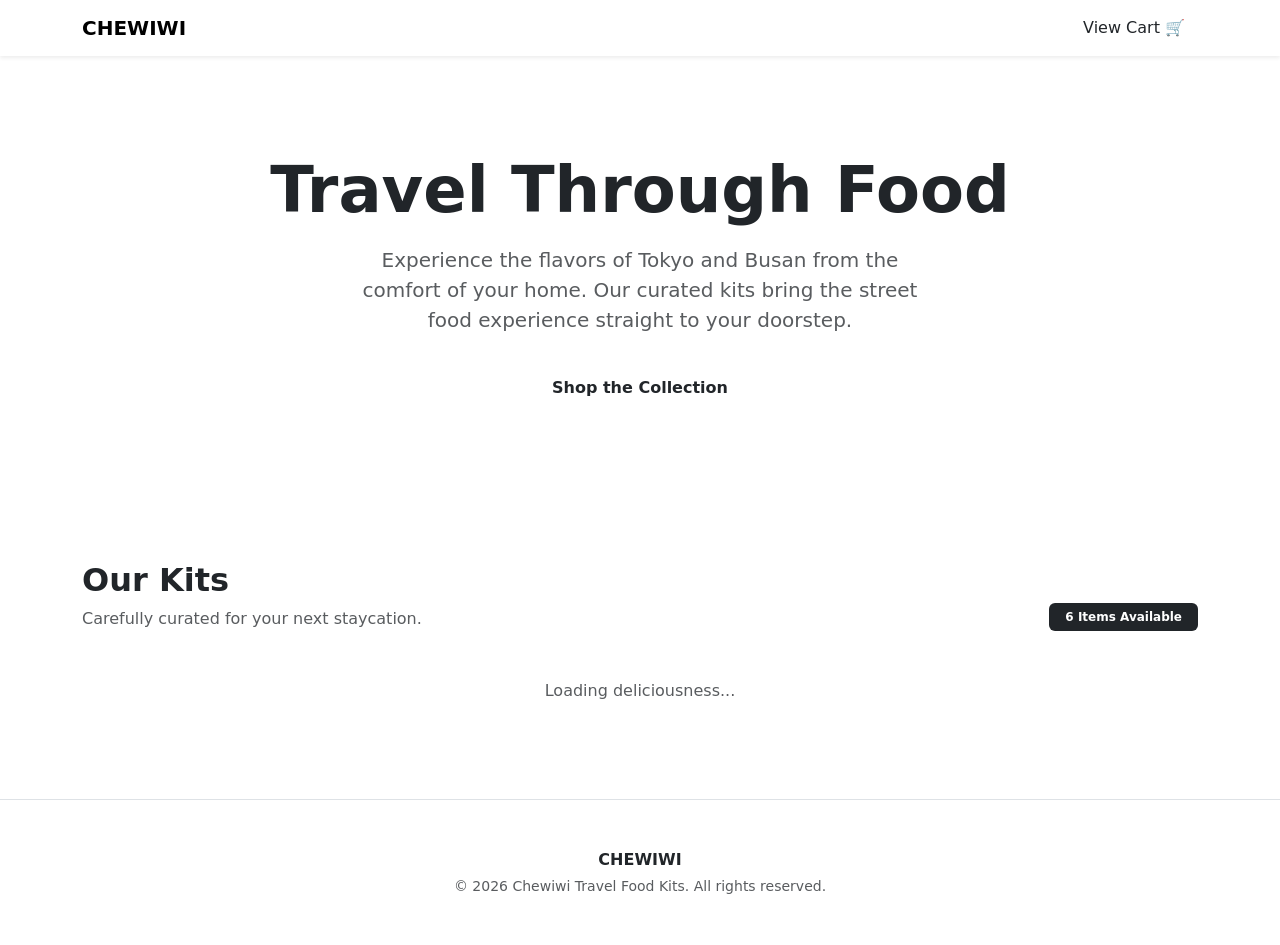
==== index.html @ 61cd5c64 "Create index.html" ====
<!DOCTYPE html>
<html lang="en">
<head>
    <meta charset="UTF-8">
    <meta name="viewport" content="width=device-width, initial-scale=1.0">
    <title>Chewiwi | Travel Through Food</title>
    <link href="https://cdn.jsdelivr.net/npm/bootstrap@5.3.3/dist/css/bootstrap.min.css" rel="stylesheet">
    <link rel="stylesheet" href="style.css">
</head>
<body>

    <nav class="navbar sticky-top shadow-sm">
        <div class="container">
            <a class="navbar-brand fw-bold" href="index.html">CHEWIWI</a>
            <div class="d-flex align-items-center">
                <a href="cart.html" class="btn btn-chewiwi position-relative">
                    View Cart 🛒
                </a>
            </div>
        </div>
    </nav>

    <header class="hero-section text-center py-5">
        <div class="container py-5">
            <h1 class="main-title display-3 fw-bold mb-3">Travel Through Food</h1>
            <p class="lead text-muted mb-4 mx-auto" style="max-width: 600px;">
                Experience the flavors of Tokyo and Busan from the comfort of your home. 
                Our curated kits bring the street food experience straight to your doorstep.
            </p>
            <a href="#product-list" class="btn btn-checkout px-5 py-3 fw-bold">Shop the Collection</a>
        </div>
    </header>

    <div class="container py-5" id="product-list-container">
        <div class="d-flex justify-content-between align-items-end mb-5">
            <div>
                <h2 class="fw-bold">Our Kits</h2>
                <p class="text-muted mb-0">Carefully curated for your next staycation.</p>
            </div>
            <span class="badge bg-dark px-3 py-2">6 Items Available</span>
        </div>
        
        <div class="row" id="product-list">
            <div class="text-center text-muted">Loading deliciousness...</div>
        </div>
    </div>

    <footer class="py-5 mt-5 border-top bg-white">
        <div class="container text-center">
            <p class="fw-bold mb-1">CHEWIWI</p>
            <p class="small text-muted mb-0">&copy; 2026 Chewiwi Travel Food Kits. All rights reserved.</p>
        </div>
    </footer>

    <script src="crt.js"></script>
</body>
</html>
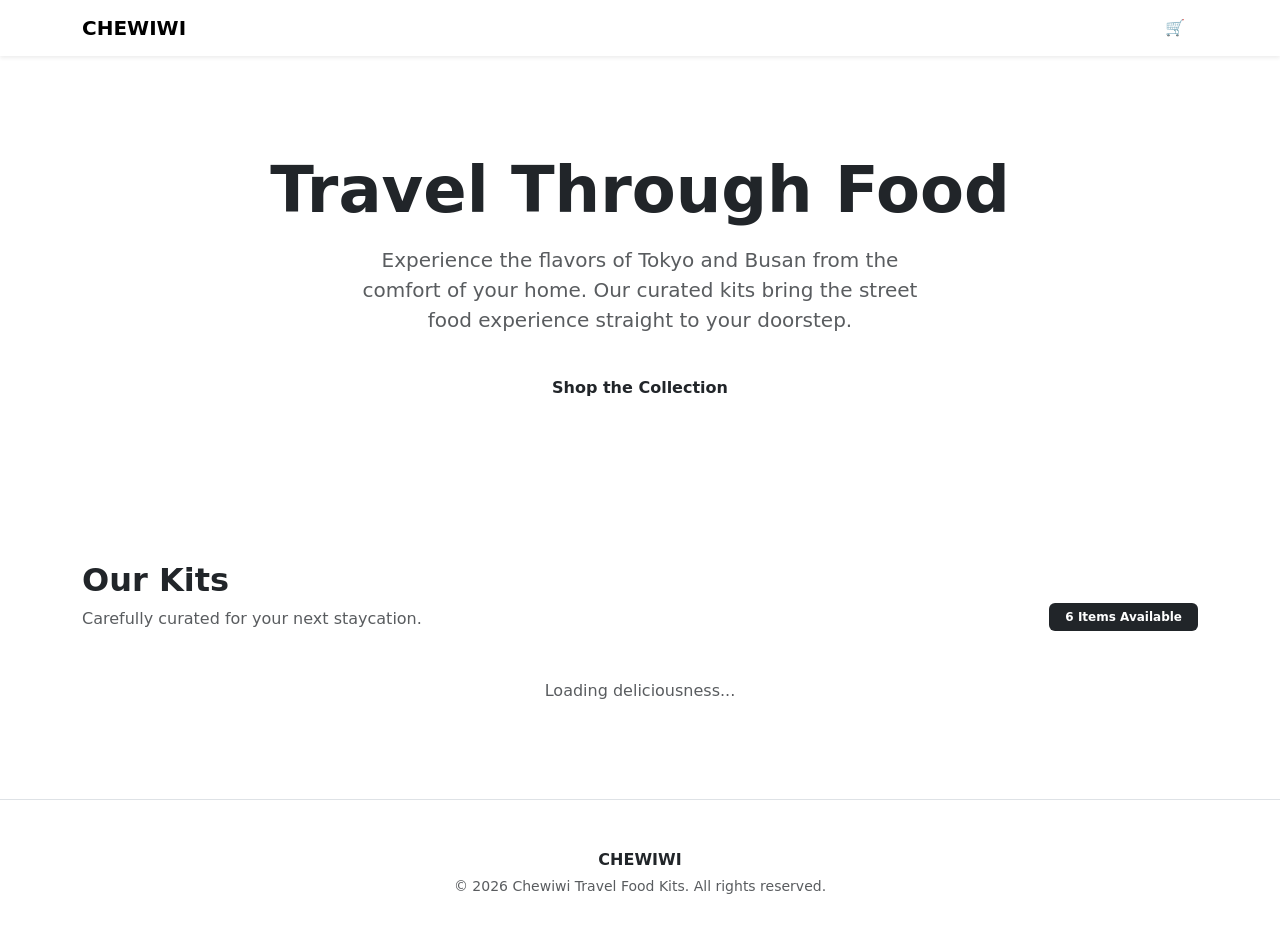
==== commit 53982f13: "Update index.html" ====
--- a/index.html
+++ b/index.html
@@ -13,8 +13,7 @@
         <div class="container">
             <a class="navbar-brand fw-bold" href="index.html">CHEWIWI</a>
             <div class="d-flex align-items-center">
-                <a href="cart.html" class="btn btn-chewiwi position-relative">
-                    View Cart 🛒
+                <a href="crt.html" class="btn btn-chewiwi position-relative">🛒
                 </a>
             </div>
         </div>
@@ -53,5 +52,6 @@
     </footer>
 
     <script src="crt.js"></script>
+    <script src="auth.js"></script>
 </body>
 </html>
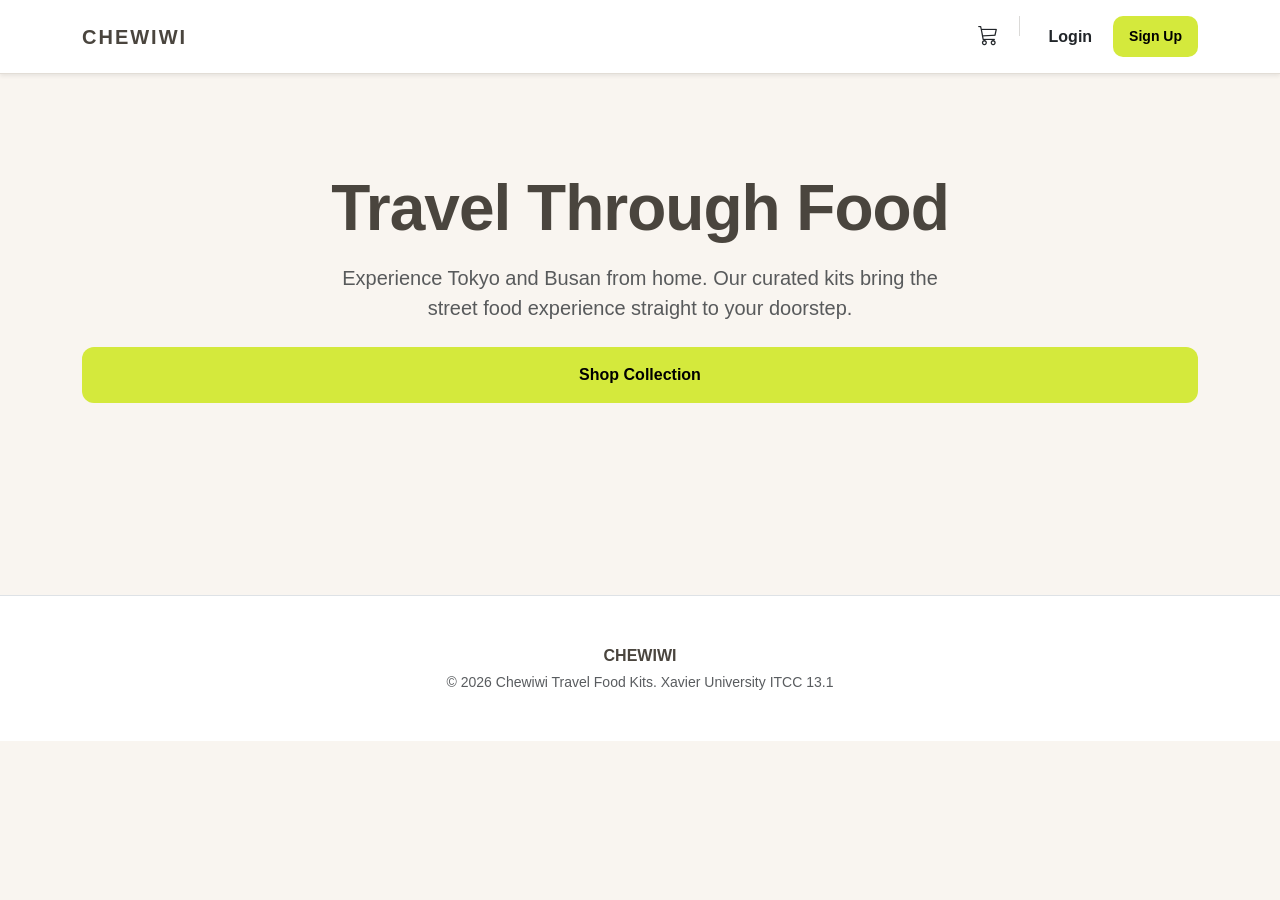
==== commit 002fb64e: "Update index.html" ====
--- a/index.html
+++ b/index.html
@@ -5,6 +5,7 @@
     <meta name="viewport" content="width=device-width, initial-scale=1.0">
     <title>Chewiwi | Travel Through Food</title>
     <link href="https://cdn.jsdelivr.net/npm/bootstrap@5.3.3/dist/css/bootstrap.min.css" rel="stylesheet">
+    <link rel="stylesheet" href="https://cdn.jsdelivr.net/npm/bootstrap-icons@1.11.3/font/bootstrap-icons.min.css">
     <link rel="stylesheet" href="style.css">
 </head>
 <body>
@@ -12,9 +13,22 @@
     <nav class="navbar sticky-top shadow-sm">
         <div class="container">
             <a class="navbar-brand fw-bold" href="index.html">CHEWIWI</a>
-            <div class="d-flex align-items-center">
-                <a href="crt.html" class="btn btn-chewiwi position-relative">🛒
+            
+            <div class="d-flex align-items-center" id="nav-actions">
+                <a href="crt.html" class="btn btn-link text-dark me-2 position-relative text-decoration-none">
+                    <i class="bi bi-cart3 h5"></i>
                 </a>
+                
+                <div class="vr me-3" style="height: 20px; opacity: 0.2;"></div>
+
+                <div class="d-flex align-items-center">
+                    <button class="btn btn-link text-dark me-2 text-decoration-none fw-bold small" data-bs-toggle="modal" data-bs-target="#loginModal">
+                        Login
+                    </button>
+                    <button class="btn btn-chewiwi btn-sm px-3" data-bs-toggle="modal" data-bs-target="#signupModal">
+                        Sign Up
+                    </button>
+                </div>
             </div>
         </div>
     </nav>
@@ -23,35 +37,80 @@
         <div class="container py-5">
             <h1 class="main-title display-3 fw-bold mb-3">Travel Through Food</h1>
             <p class="lead text-muted mb-4 mx-auto" style="max-width: 600px;">
-                Experience the flavors of Tokyo and Busan from the comfort of your home. 
-                Our curated kits bring the street food experience straight to your doorstep.
+                Experience Tokyo and Busan from home. Our curated kits bring the street food experience straight to your doorstep.
             </p>
-            <a href="#product-list" class="btn btn-checkout px-5 py-3 fw-bold">Shop the Collection</a>
+            <a href="#product-list" class="btn btn-checkout px-5 py-3 fw-bold">Shop Collection</a>
         </div>
     </header>
 
-    <div class="container py-5" id="product-list-container">
-        <div class="d-flex justify-content-between align-items-end mb-5">
-            <div>
-                <h2 class="fw-bold">Our Kits</h2>
-                <p class="text-muted mb-0">Carefully curated for your next staycation.</p>
+    <div class="container py-5">
+        <div class="row" id="product-list">
             </div>
-            <span class="badge bg-dark px-3 py-2">6 Items Available</span>
+    </div>
+
+    <footer class="py-5 bg-white border-top">
+        <div class="container text-center">
+            <p class="fw-bold mb-1">CHEWIWI</p>
+            <p class="small text-muted mb-0">© 2026 Chewiwi Travel Food Kits. Xavier University ITCC 13.1</p>
         </div>
-        
-        <div class="row" id="product-list">
-            <div class="text-center text-muted">Loading deliciousness...</div>
+    </footer>
+
+    <div class="modal fade" id="loginModal" tabindex="-1" aria-hidden="true">
+        <div class="modal-dialog modal-dialog-centered">
+            <div class="modal-content border-0 shadow" style="border-radius: 20px;">
+                <div class="modal-body p-5">
+                    <div class="d-flex justify-content-between align-items-start mb-4">
+                        <h3 class="fw-bold">Welcome Back</h3>
+                        <button type="button" class="btn-close" data-bs-dismiss="modal" aria-label="Close"></button>
+                    </div>
+                    <form onsubmit="handleLogin(event)">
+                        <div class="mb-3">
+                            <label class="form-label text-muted small">Email Address</label>
+                            <input type="email" id="emailInput" class="form-control custom-input" placeholder="admin@chewiwi.com" required>
+                        </div>
+                        <div class="mb-4">
+                            <label class="form-label text-muted small">Password</label>
+                            <input type="password" id="passInput" class="form-control custom-input" placeholder="••••••••" required>
+                        </div>
+                        <button type="submit" class="btn btn-chewiwi w-100 py-3 mb-3">Sign In</button>
+                        <p class="text-center small text-muted">New here? <a href="#" class="text-dark fw-bold" data-bs-toggle="modal" data-bs-target="#signupModal">Create an account</a></p>
+                    </form>
+                </div>
+            </div>
         </div>
     </div>
 
-    <footer class="py-5 mt-5 border-top bg-white">
-        <div class="container text-center">
-            <p class="fw-bold mb-1">CHEWIWI</p>
-            <p class="small text-muted mb-0">&copy; 2026 Chewiwi Travel Food Kits. All rights reserved.</p>
+    <div class="modal fade" id="signupModal" tabindex="-1" aria-hidden="true">
+        <div class="modal-dialog modal-dialog-centered">
+            <div class="modal-content border-0 shadow" style="border-radius: 20px;">
+                <div class="modal-body p-5">
+                    <div class="d-flex justify-content-between align-items-start mb-4">
+                        <h3 class="fw-bold">Join Chewiwi</h3>
+                        <button type="button" class="btn-close" data-bs-dismiss="modal" aria-label="Close"></button>
+                    </div>
+                    <form onsubmit="event.preventDefault(); alert('Sign up successful! Please login.');">
+                        <div class="mb-3">
+                            <label class="form-label text-muted small">Full Name</label>
+                            <input type="text" class="form-control custom-input" placeholder="Karylle Duroy" required>
+                        </div>
+                        <div class="mb-3">
+                            <label class="form-label text-muted small">Email Address</label>
+                            <input type="email" class="form-control custom-input" placeholder="user@chewiwi.com" required>
+                        </div>
+                        <div class="mb-4">
+                            <label class="form-label text-muted small">Create Password</label>
+                            <input type="password" class="form-control custom-input" placeholder="••••••••" required>
+                        </div>
+                        <button type="submit" class="btn btn-chewiwi w-100 py-3 mb-3">Create Account</button>
+                    </form>
+                </div>
+            </div>
         </div>
-    </footer>
+    </div>
 
+    <script src="https://cdn.jsdelivr.net/npm/bootstrap@5.3.3/dist/js/bootstrap.bundle.min.js"></script>
+    
+    <script src="auth.js"></script>
     <script src="crt.js"></script>
-    <script src="auth.js"></script>
 </body>
 </html>
--- a/style.css
+++ b/style.css
@@ -0,0 +1,226 @@
+/* --- Global Color Palette & Variables --- */
+:root {
+    --bg-cream: #f9f5f0;
+    --card-white: #ffffff;
+    --text-muted: #8c857d;
+    --brand-dark: #4a453e;
+    --brand-accent: #d4e93c; /* Neon yellow-green */
+    --input-border: #e2ddd6;
+    --shadow-soft: 0 10px 30px rgba(74, 69, 62, 0.05);
+}
+
+body {
+    background-color: var(--bg-cream);
+    color: var(--brand-dark);
+    font-family: 'Segoe UI', Roboto, Helvetica, Arial, sans-serif;
+    -webkit-font-smoothing: antialiased;
+}
+
+/* --- Shared Components --- */
+.navbar {
+    background-color: var(--card-white);
+    border-bottom: 1px solid var(--input-border);
+    padding: 1rem 0;
+}
+
+.navbar-brand {
+    font-weight: 900;
+    letter-spacing: 2px;
+    color: var(--brand-dark) !important;
+    text-transform: uppercase;
+}
+
+/* --- SHOP PAGE STYLES --- */
+.main-title {
+    font-weight: 800;
+    color: var(--brand-dark);
+    letter-spacing: -1px;
+}
+
+#product-list .card {
+    border: 1px solid var(--input-border);
+    border-radius: 20px;
+    overflow: hidden;
+    transition: all 0.3s ease;
+    background-color: var(--card-white);
+}
+
+#product-list .card:hover {
+    transform: translateY(-5px);
+    box-shadow: var(--shadow-soft);
+}
+
+.btn-chewiwi {
+    background-color: var(--brand-accent);
+    color: #000;
+    border: none;
+    border-radius: 10px;
+    font-weight: 700;
+    padding: 10px 20px;
+    transition: all 0.3s ease;
+}
+
+.btn-chewiwi:hover {
+    background-color: #c2d634;
+    transform: translateY(-2px);
+    color: #000;
+}
+
+/* --- CART PAGE STYLES --- */
+.cart-container {
+    background-color: var(--card-white);
+    border-radius: 24px;
+    border: 1px solid var(--input-border);
+    box-shadow: var(--shadow-soft);
+}
+
+.cart-item {
+    padding: 15px 0;
+    border-bottom: 1px solid #f0eeeb;
+}
+
+.cart-item:last-child {
+    border-bottom: none;
+}
+
+.cart-product-img {
+    width: 80px;
+    height: 80px;
+    object-fit: cover;
+    border-radius: 15px;
+    border: 1px solid var(--input-border);
+}
+
+.product-name {
+    font-weight: 700;
+    color: var(--brand-dark);
+    margin-bottom: 2px;
+}
+
+/* Quantity Control */
+.qty-control {
+    border: 1.5px solid var(--input-border);
+    border-radius: 12px;
+    padding: 2px 6px;
+    background: #fff;
+}
+
+.btn-qty {
+    background-color: transparent;
+    border: none;
+    color: var(--brand-dark);
+    font-weight: bold;
+    width: 32px;
+    height: 32px;
+    transition: all 0.2s ease;
+}
+
+.btn-qty:hover {
+    color: var(--brand-accent);
+    transform: scale(1.2);
+}
+
+.qty-input {
+    width: 40px !important;
+    border: none !important;
+    background: transparent !important;
+    font-weight: 700;
+    color: var(--brand-dark);
+}
+
+/* Trash & Action Buttons */
+.btn-remove {
+    color: var(--text-muted);
+    transition: color 0.2s ease;
+}
+
+.btn-remove:hover {
+    color: #ff6b6b;
+}
+
+.btn-checkout {
+    background-color: var(--brand-accent);
+    color: #000;
+    border-radius: 12px;
+    padding: 14px;
+    transition: all 0.3s ease;
+    text-decoration: none;
+    display: block;
+    text-align: center;
+    border: none;
+}
+
+.btn-checkout:hover {
+    background-color: #c2d634;
+    transform: translateY(-2px);
+    box-shadow: 0 5px 15px rgba(212, 233, 60, 0.3);
+}
+
+/* --- CHECKOUT PAGE STYLES --- */
+.checkout-card, .summary-container {
+    background-color: var(--card-white);
+    border: 1px solid var(--input-border);
+    border-radius: 20px;
+    box-shadow: var(--shadow-soft);
+}
+
+.custom-input {
+    border: 1px solid var(--input-border);
+    border-radius: 10px;
+    padding: 10px 15px;
+}
+
+.country-readonly {
+    background-color: #f3f0ec !important;
+    cursor: default;
+}
+
+.address-box {
+    height: 120px;
+    resize: none;
+}
+
+.summary-line {
+    display: flex;
+    justify-content: space-between;
+    margin-bottom: 12px;
+}
+
+.dashed-line {
+    border-top: 1px dashed var(--input-border);
+    opacity: 1;
+}
+
+.text-success {
+    color: #2d5a27 !important;
+}
+
+.btn-place-order {
+    background-color: var(--brand-accent);
+    color: #000;
+    border: none;
+    border-radius: 12px;
+    padding: 14px;
+    font-weight: 700;
+    transition: all 0.3s ease;
+}
+
+.btn-place-order:hover {
+    background-color: #c2d634;
+    transform: translateY(-2px);
+}
+
+.modal-content {
+    background-color: var(--card-white);
+}
+
+.custom-input:focus {
+    border-color: var(--brand-accent);
+    box-shadow: 0 0 0 0.25rem rgba(212, 233, 60, 0.25);
+}
+
+/* Ensure the modal doesn't look like standard corporate gray */
+.modal-backdrop.show {
+    opacity: 0.7;
+    background-color: var(--brand-dark);
+}
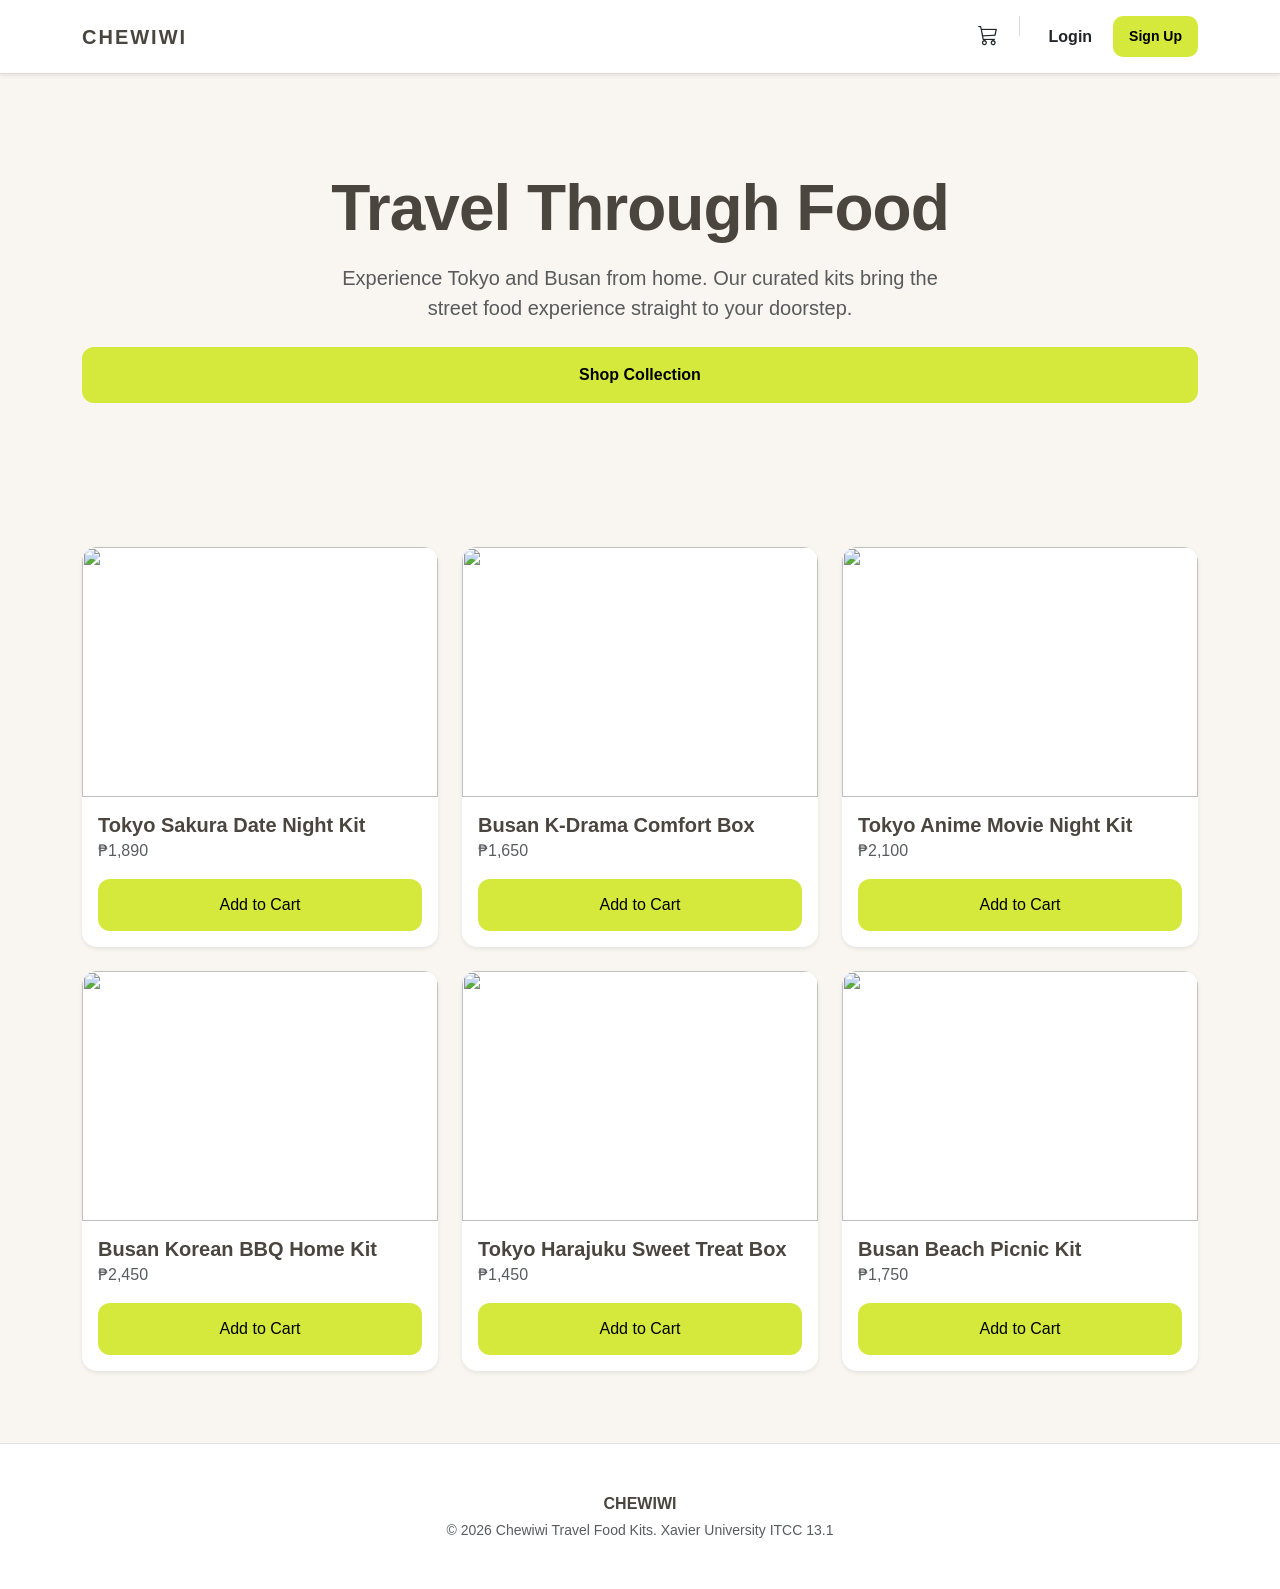
==== commit 34b0dfc0: "Update index.html" ====
--- a/index.html
+++ b/index.html
@@ -110,7 +110,7 @@
 
     <script src="https://cdn.jsdelivr.net/npm/bootstrap@5.3.3/dist/js/bootstrap.bundle.min.js"></script>
     
-    <script src="auth.js"></script>
     <script src="crt.js"></script>
+    <script src="products.js"></script>
 </body>
 </html>
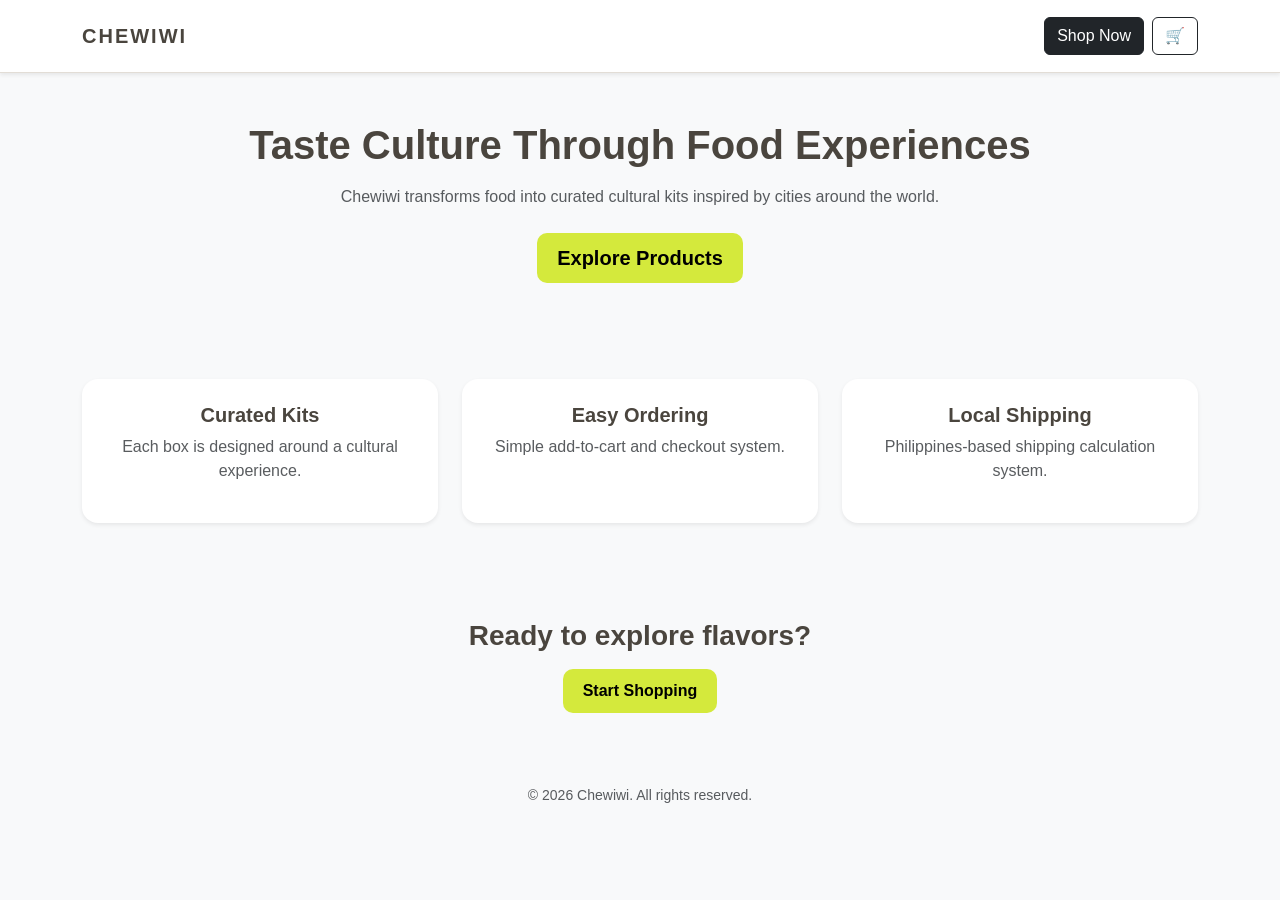
==== commit 70f8505b: "Update index.html" ====
--- a/index.html
+++ b/index.html
@@ -3,114 +3,128 @@
 <head>
     <meta charset="UTF-8">
     <meta name="viewport" content="width=device-width, initial-scale=1.0">
-    <title>Chewiwi | Travel Through Food</title>
+    
+    <title>Chewiwi | Home</title>
+
+    <!-- Bootstrap -->
     <link href="https://cdn.jsdelivr.net/npm/bootstrap@5.3.3/dist/css/bootstrap.min.css" rel="stylesheet">
-    <link rel="stylesheet" href="https://cdn.jsdelivr.net/npm/bootstrap-icons@1.11.3/font/bootstrap-icons.min.css">
+
+    <!-- Your CSS -->
     <link rel="stylesheet" href="style.css">
 </head>
-<body>
 
-    <nav class="navbar sticky-top shadow-sm">
-        <div class="container">
-            <a class="navbar-brand fw-bold" href="index.html">CHEWIWI</a>
-            
-            <div class="d-flex align-items-center" id="nav-actions">
-                <a href="crt.html" class="btn btn-link text-dark me-2 position-relative text-decoration-none">
-                    <i class="bi bi-cart3 h5"></i>
-                </a>
-                
-                <div class="vr me-3" style="height: 20px; opacity: 0.2;"></div>
+<body class="bg-light">
 
-                <div class="d-flex align-items-center">
-                    <button class="btn btn-link text-dark me-2 text-decoration-none fw-bold small" data-bs-toggle="modal" data-bs-target="#loginModal">
-                        Login
-                    </button>
-                    <button class="btn btn-chewiwi btn-sm px-3" data-bs-toggle="modal" data-bs-target="#signupModal">
-                        Sign Up
-                    </button>
+<!-- NAVBAR -->
+<nav class="navbar navbar-expand-lg shadow-sm bg-white">
+
+    <div class="container">
+
+        <a class="navbar-brand fw-bold" href="index.html">
+            CHEWIWI
+        </a>
+
+        <div class="ms-auto d-flex gap-2">
+
+            <a href="products.html" class="btn btn-dark">
+                Shop Now
+            </a>
+
+            <a href="crt.html" class="btn btn-outline-dark">
+                🛒
+            </a>
+
+        </div>
+
+    </div>
+
+</nav>
+
+<!-- HERO SECTION -->
+<section class="py-5 text-center">
+
+    <div class="container">
+
+        <h1 class="fw-bold mb-3">
+            Taste Culture Through Food Experiences
+        </h1>
+
+        <p class="text-muted mb-4">
+            Chewiwi transforms food into curated cultural kits inspired by cities around the world.
+        </p>
+
+        <a href="products.html" class="btn btn-chewiwi btn-lg">
+            Explore Products
+        </a>
+
+    </div>
+
+</section>
+
+<!-- FEATURE SECTION -->
+<section class="py-5">
+
+    <div class="container">
+
+        <div class="row g-4 text-center">
+
+            <div class="col-md-4">
+                <div class="p-4 bg-white shadow-sm rounded-4 h-100">
+                    <h5 class="fw-bold">Curated Kits</h5>
+                    <p class="text-muted">
+                        Each box is designed around a cultural experience.
+                    </p>
                 </div>
             </div>
+
+            <div class="col-md-4">
+                <div class="p-4 bg-white shadow-sm rounded-4 h-100">
+                    <h5 class="fw-bold">Easy Ordering</h5>
+                    <p class="text-muted">
+                        Simple add-to-cart and checkout system.
+                    </p>
+                </div>
+            </div>
+
+            <div class="col-md-4">
+                <div class="p-4 bg-white shadow-sm rounded-4 h-100">
+                    <h5 class="fw-bold">Local Shipping</h5>
+                    <p class="text-muted">
+                        Philippines-based shipping calculation system.
+                    </p>
+                </div>
+            </div>
+
         </div>
-    </nav>
 
-    <header class="hero-section text-center py-5">
-        <div class="container py-5">
-            <h1 class="main-title display-3 fw-bold mb-3">Travel Through Food</h1>
-            <p class="lead text-muted mb-4 mx-auto" style="max-width: 600px;">
-                Experience Tokyo and Busan from home. Our curated kits bring the street food experience straight to your doorstep.
-            </p>
-            <a href="#product-list" class="btn btn-checkout px-5 py-3 fw-bold">Shop Collection</a>
-        </div>
-    </header>
-
-    <div class="container py-5">
-        <div class="row" id="product-list">
-            </div>
     </div>
 
-    <footer class="py-5 bg-white border-top">
-        <div class="container text-center">
-            <p class="fw-bold mb-1">CHEWIWI</p>
-            <p class="small text-muted mb-0">© 2026 Chewiwi Travel Food Kits. Xavier University ITCC 13.1</p>
-        </div>
-    </footer>
+</section>
 
-    <div class="modal fade" id="loginModal" tabindex="-1" aria-hidden="true">
-        <div class="modal-dialog modal-dialog-centered">
-            <div class="modal-content border-0 shadow" style="border-radius: 20px;">
-                <div class="modal-body p-5">
-                    <div class="d-flex justify-content-between align-items-start mb-4">
-                        <h3 class="fw-bold">Welcome Back</h3>
-                        <button type="button" class="btn-close" data-bs-dismiss="modal" aria-label="Close"></button>
-                    </div>
-                    <form onsubmit="handleLogin(event)">
-                        <div class="mb-3">
-                            <label class="form-label text-muted small">Email Address</label>
-                            <input type="email" id="emailInput" class="form-control custom-input" placeholder="admin@chewiwi.com" required>
-                        </div>
-                        <div class="mb-4">
-                            <label class="form-label text-muted small">Password</label>
-                            <input type="password" id="passInput" class="form-control custom-input" placeholder="••••••••" required>
-                        </div>
-                        <button type="submit" class="btn btn-chewiwi w-100 py-3 mb-3">Sign In</button>
-                        <p class="text-center small text-muted">New here? <a href="#" class="text-dark fw-bold" data-bs-toggle="modal" data-bs-target="#signupModal">Create an account</a></p>
-                    </form>
-                </div>
-            </div>
-        </div>
+<!-- CALL TO ACTION -->
+<section class="py-5 text-center">
+
+    <div class="container">
+
+        <h3 class="fw-bold mb-3">
+            Ready to explore flavors?
+        </h3>
+
+        <a href="products.html" class="btn btn-chewiwi">
+            Start Shopping
+        </a>
+
     </div>
 
-    <div class="modal fade" id="signupModal" tabindex="-1" aria-hidden="true">
-        <div class="modal-dialog modal-dialog-centered">
-            <div class="modal-content border-0 shadow" style="border-radius: 20px;">
-                <div class="modal-body p-5">
-                    <div class="d-flex justify-content-between align-items-start mb-4">
-                        <h3 class="fw-bold">Join Chewiwi</h3>
-                        <button type="button" class="btn-close" data-bs-dismiss="modal" aria-label="Close"></button>
-                    </div>
-                    <form onsubmit="event.preventDefault(); alert('Sign up successful! Please login.');">
-                        <div class="mb-3">
-                            <label class="form-label text-muted small">Full Name</label>
-                            <input type="text" class="form-control custom-input" placeholder="Karylle Duroy" required>
-                        </div>
-                        <div class="mb-3">
-                            <label class="form-label text-muted small">Email Address</label>
-                            <input type="email" class="form-control custom-input" placeholder="user@chewiwi.com" required>
-                        </div>
-                        <div class="mb-4">
-                            <label class="form-label text-muted small">Create Password</label>
-                            <input type="password" class="form-control custom-input" placeholder="••••••••" required>
-                        </div>
-                        <button type="submit" class="btn btn-chewiwi w-100 py-3 mb-3">Create Account</button>
-                    </form>
-                </div>
-            </div>
-        </div>
-    </div>
+</section>
 
-    <script src="https://cdn.jsdelivr.net/npm/bootstrap@5.3.3/dist/js/bootstrap.bundle.min.js"></script>
-    
-    <script src="crt.js"></script>
-    <script src="products.js"></script>
+<!-- FOOTER -->
+<footer class="text-center py-4 text-muted small">
+    © 2026 Chewiwi. All rights reserved.
+</footer>
+
+<!-- Bootstrap JS -->
+<script src="https://cdn.jsdelivr.net/npm/bootstrap@5.3.3/dist/js/bootstrap.bundle.min.js"></script>
+
 </body>
 </html>
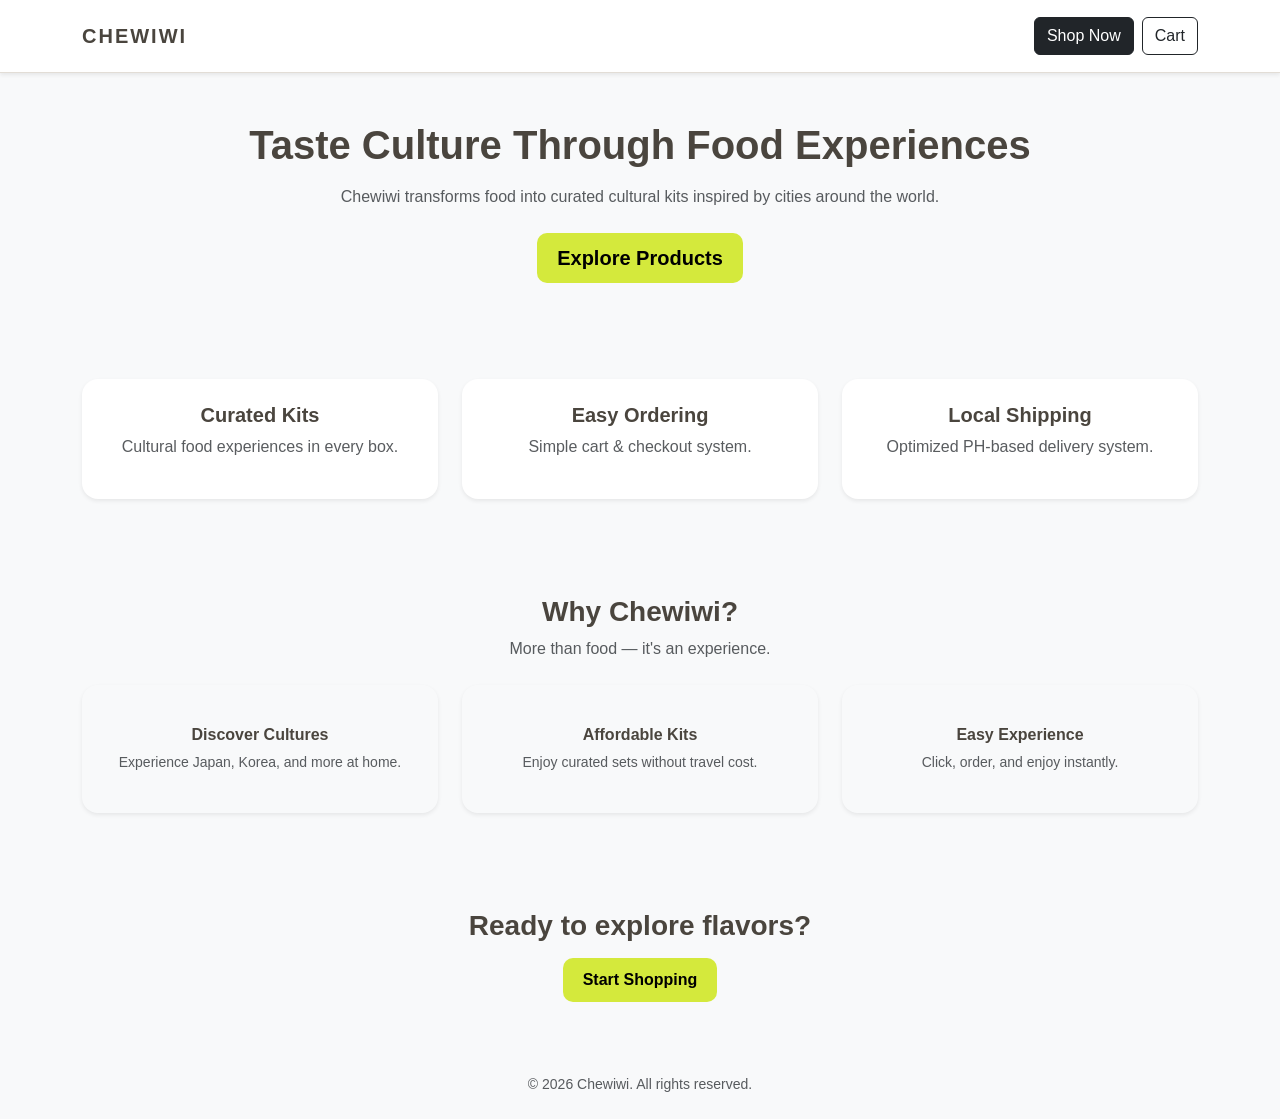
==== commit fe9208e8: "Update index.html" ====
--- a/index.html
+++ b/index.html
@@ -6,10 +6,7 @@
     
     <title>Chewiwi | Home</title>
 
-    <!-- Bootstrap -->
     <link href="https://cdn.jsdelivr.net/npm/bootstrap@5.3.3/dist/css/bootstrap.min.css" rel="stylesheet">
-
-    <!-- Your CSS -->
     <link rel="stylesheet" href="style.css">
 </head>
 
@@ -17,81 +14,90 @@
 
 <!-- NAVBAR -->
 <nav class="navbar navbar-expand-lg shadow-sm bg-white">
-
     <div class="container">
-
-        <a class="navbar-brand fw-bold" href="index.html">
-            CHEWIWI
-        </a>
+        <a class="navbar-brand fw-bold" href="index.html">CHEWIWI</a>
 
         <div class="ms-auto d-flex gap-2">
-
-            <a href="products.html" class="btn btn-dark">
-                Shop Now
-            </a>
-
-            <a href="crt.html" class="btn btn-outline-dark">
-                🛒
-            </a>
-
+            <a href="products.html" class="btn btn-dark">Shop Now</a>
+            <a href="crt.html" class="btn btn-outline-dark">Cart</a>
         </div>
-
     </div>
-
 </nav>
 
 <!-- HERO SECTION -->
 <section class="py-5 text-center">
-
     <div class="container">
-
-        <h1 class="fw-bold mb-3">
-            Taste Culture Through Food Experiences
-        </h1>
-
+        <h1 class="fw-bold mb-3">Taste Culture Through Food Experiences</h1>
         <p class="text-muted mb-4">
             Chewiwi transforms food into curated cultural kits inspired by cities around the world.
         </p>
-
-        <a href="products.html" class="btn btn-chewiwi btn-lg">
-            Explore Products
-        </a>
-
+        <a href="products.html" class="btn btn-chewiwi btn-lg">Explore Products</a>
     </div>
-
 </section>
 
-<!-- FEATURE SECTION -->
+<!-- FEATURE SECTION (middle like your design) -->
 <section class="py-5">
-
     <div class="container">
-
         <div class="row g-4 text-center">
 
             <div class="col-md-4">
                 <div class="p-4 bg-white shadow-sm rounded-4 h-100">
                     <h5 class="fw-bold">Curated Kits</h5>
-                    <p class="text-muted">
-                        Each box is designed around a cultural experience.
-                    </p>
+                    <p class="text-muted">Cultural food experiences in every box.</p>
                 </div>
             </div>
 
             <div class="col-md-4">
                 <div class="p-4 bg-white shadow-sm rounded-4 h-100">
                     <h5 class="fw-bold">Easy Ordering</h5>
-                    <p class="text-muted">
-                        Simple add-to-cart and checkout system.
-                    </p>
+                    <p class="text-muted">Simple cart & checkout system.</p>
                 </div>
             </div>
 
             <div class="col-md-4">
                 <div class="p-4 bg-white shadow-sm rounded-4 h-100">
                     <h5 class="fw-bold">Local Shipping</h5>
-                    <p class="text-muted">
-                        Philippines-based shipping calculation system.
-                    </p>
+                    <p class="text-muted">Optimized PH-based delivery system.</p>
+                </div>
+            </div>
+
+        </div>
+    </div>
+</section>
+
+<!-- 🆕 BOTTOM SECTION (like your image) -->
+<section class="bottom-info py-5">
+
+    <div class="container">
+
+        <div class="text-center mb-4">
+            <h3 class="fw-bold">Why Chewiwi?</h3>
+            <p class="text-muted">More than food — it's an experience.</p>
+        </div>
+
+        <div class="row g-4 text-center">
+
+            <div class="col-md-4">
+                <div class="bottom-card p-4 rounded-4 shadow-sm">
+                    <div class="placeholder-box mb-3"></div>
+                    <h6 class="fw-bold">Discover Cultures</h6>
+                    <p class="text-muted small">Experience Japan, Korea, and more at home.</p>
+                </div>
+            </div>
+
+            <div class="col-md-4">
+                <div class="bottom-card p-4 rounded-4 shadow-sm">
+                    <div class="placeholder-box mb-3"></div>
+                    <h6 class="fw-bold">Affordable Kits</h6>
+                    <p class="text-muted small">Enjoy curated sets without travel cost.</p>
+                </div>
+            </div>
+
+            <div class="col-md-4">
+                <div class="bottom-card p-4 rounded-4 shadow-sm">
+                    <div class="placeholder-box mb-3"></div>
+                    <h6 class="fw-bold">Easy Experience</h6>
+                    <p class="text-muted small">Click, order, and enjoy instantly.</p>
                 </div>
             </div>
 
@@ -101,21 +107,12 @@
 
 </section>
 
-<!-- CALL TO ACTION -->
+<!-- CTA -->
 <section class="py-5 text-center">
-
     <div class="container">
-
-        <h3 class="fw-bold mb-3">
-            Ready to explore flavors?
-        </h3>
-
-        <a href="products.html" class="btn btn-chewiwi">
-            Start Shopping
-        </a>
-
+        <h3 class="fw-bold mb-3">Ready to explore flavors?</h3>
+        <a href="products.html" class="btn btn-chewiwi">Start Shopping</a>
     </div>
-
 </section>
 
 <!-- FOOTER -->
@@ -123,8 +120,5 @@
     © 2026 Chewiwi. All rights reserved.
 </footer>
 
-<!-- Bootstrap JS -->
-<script src="https://cdn.jsdelivr.net/npm/bootstrap@5.3.3/dist/js/bootstrap.bundle.min.js"></script>
-
 </body>
 </html>
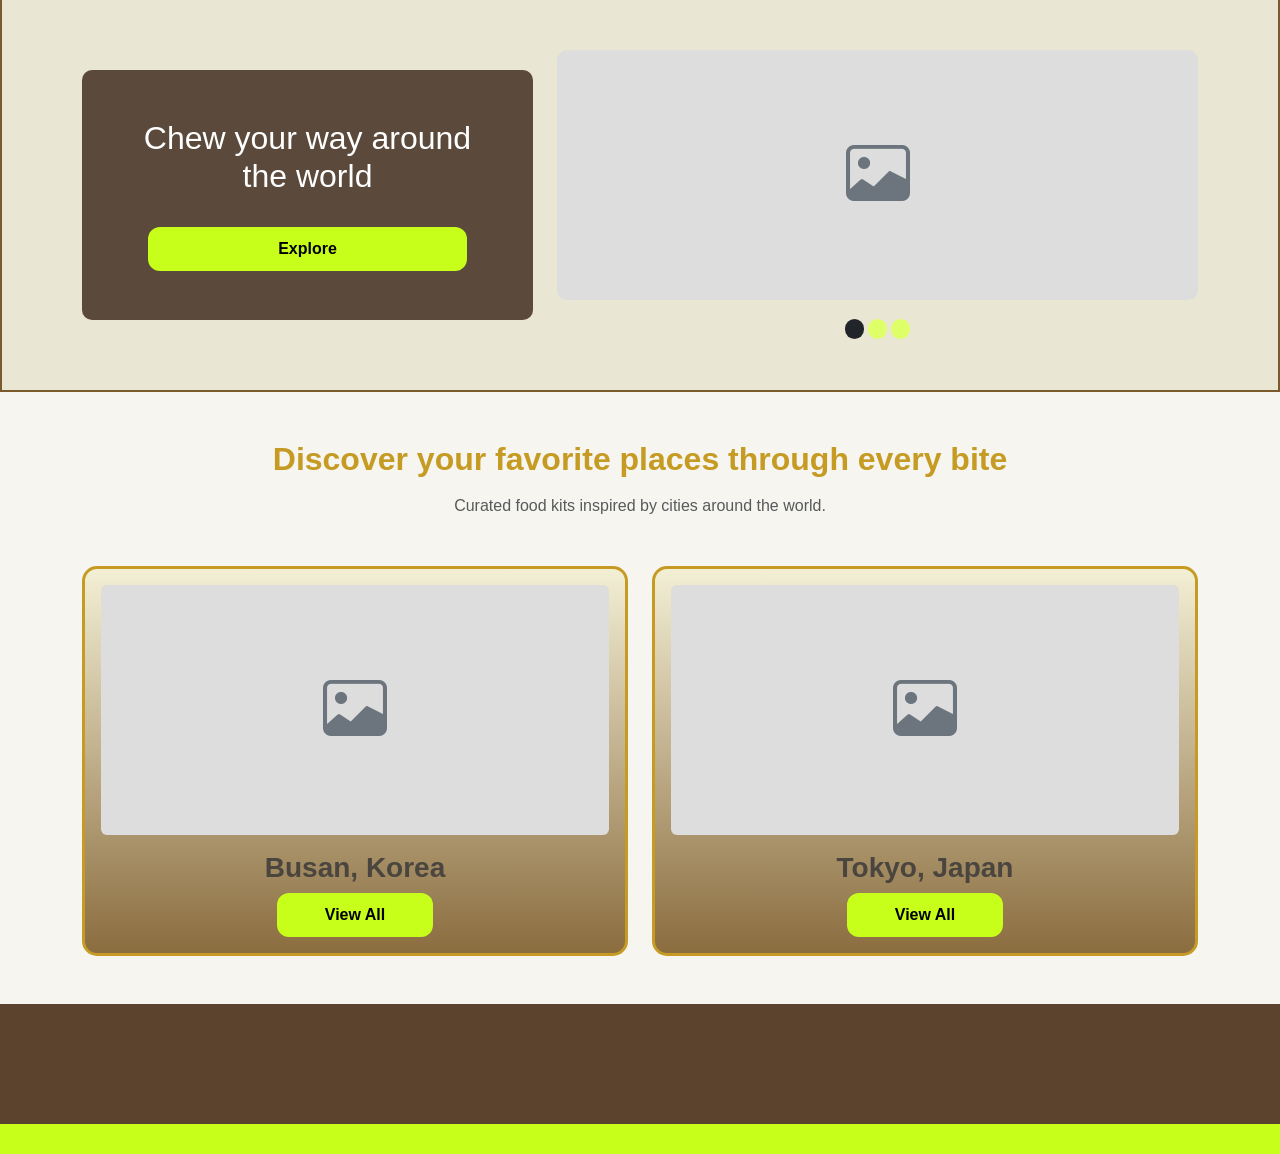
==== commit 2aec2e75: "Update index.html" ====
--- a/index.html
+++ b/index.html
@@ -3,122 +3,196 @@
 <head>
     <meta charset="UTF-8">
     <meta name="viewport" content="width=device-width, initial-scale=1.0">
-    
-    <title>Chewiwi | Home</title>
+    <title>Chewiwi</title>
 
+    <!-- Bootstrap CSS -->
     <link href="https://cdn.jsdelivr.net/npm/bootstrap@5.3.3/dist/css/bootstrap.min.css" rel="stylesheet">
+
+    <!-- Bootstrap Icons -->
+    <link rel="stylesheet" href="https://cdn.jsdelivr.net/npm/bootstrap-icons@1.11.3/font/bootstrap-icons.min.css">
+
     <link rel="stylesheet" href="style.css">
+
+    <style>
+        body {
+            background-color: #f6f5ef;
+            font-family: Arial, sans-serif;
+        }
+
+        .hero-section {
+            background-color: #e9e7d4;
+            border: 2px solid #7b5b2b;
+            border-top: none;
+            padding: 50px 0;
+        }
+
+        .hero-left {
+            background-color: #5b4a3b;
+            color: white;
+            padding: 40px;
+            border-radius: 10px;
+            min-height: 250px;
+            display: flex;
+            flex-direction: column;
+            justify-content: center;
+        }
+
+        .hero-btn,
+        .view-btn,
+        .cart-btn {
+            background-color: #c8ff1a;
+            border: none;
+            color: #000;
+            font-weight: bold;
+            border-radius: 12px;
+            padding: 10px 130px;
+        }
+
+        .hero-image {
+            background-color: #ddd;
+            height: 250px;
+            border-radius: 10px;
+        }
+
+        .section-title {
+            color: #c59b23;
+            font-weight: bold;
+        }
+
+        .food-card {
+            border: 3px solid #c59b23;
+            border-radius: 15px;
+            overflow: hidden;
+            background: linear-gradient(to top, #8b6d3f, #f3efd5);
+            transition: 0.3s;
+        }
+
+        .food-card:hover {
+            transform: translateY(-5px);
+        }
+
+        .food-img {
+            background-color: #ddd;
+            height: 250px;
+        }
+
+        .footer {
+            background-color: #5b432e;
+            padding: 60px 0;
+        }
+
+        .footer-line {
+            height: 6px;
+            background-color: #f5f1d8;
+            border-radius: 20px;
+            margin-bottom: 20px;
+        }
+
+        .footer-bottom {
+            height: 30px;
+            background-color: #c8ff1a;
+        }
+    </style>
 </head>
+<body>
 
-<body class="bg-light">
+    <div id="navbar-placeholder"></div>
 
-<!-- NAVBAR -->
-<nav class="navbar navbar-expand-lg shadow-sm bg-white">
-    <div class="container">
-        <a class="navbar-brand fw-bold" href="index.html">CHEWIWI</a>
 
-        <div class="ms-auto d-flex gap-2">
-            <a href="products.html" class="btn btn-dark">Shop Now</a>
-            <a href="crt.html" class="btn btn-outline-dark">Cart</a>
+    <section class="hero-section">
+        <div class="container">
+            <div class="row align-items-center g-4">
+
+                <div class="col-lg-5">
+                    <div class="hero-left text-center">
+                        <h2>Chew your way around the world</h2>
+
+                        <a href="products.html"><button class="hero-btn mt-4">Explore</button></a>
+                    </div>
+                </div>
+
+                <div class="col-lg-7 text-center">
+                    <div class="hero-image d-flex align-items-center justify-content-center">
+                        <i class="bi bi-image text-secondary" style="font-size:4rem;"></i>
+                    </div>
+
+                    <div class="mt-3">
+                        <span class="badge rounded-pill bg-dark">&nbsp;</span>
+                        <span class="badge rounded-pill" style="background:#dfff68;">&nbsp;</span>
+                        <span class="badge rounded-pill" style="background:#dfff68;">&nbsp;</span>
+                    </div>
+                </div>
+            </div>
         </div>
-    </div>
-</nav>
+    </section>
 
-<!-- HERO SECTION -->
-<section class="py-5 text-center">
-    <div class="container">
-        <h1 class="fw-bold mb-3">Taste Culture Through Food Experiences</h1>
-        <p class="text-muted mb-4">
-            Chewiwi transforms food into curated cultural kits inspired by cities around the world.
+     
+    <section class="py-5">
+        <div class="container text-center">
+
+        <h2 class="section-title mb-3">
+            Discover your favorite places through every bite
+        </h2>
+
+        <p class="text-muted mb-5">
+            Curated food kits inspired by cities around the world.
         </p>
-        <a href="products.html" class="btn btn-chewiwi btn-lg">Explore Products</a>
-    </div>
-</section>
 
-<!-- FEATURE SECTION (middle like your design) -->
-<section class="py-5">
-    <div class="container">
-        <div class="row g-4 text-center">
+        <div class="row g-4">
 
-            <div class="col-md-4">
-                <div class="p-4 bg-white shadow-sm rounded-4 h-100">
-                    <h5 class="fw-bold">Curated Kits</h5>
-                    <p class="text-muted">Cultural food experiences in every box.</p>
+            <!-- Card 1 -->
+            <div class="col-md-6">
+                <div class="food-card p-3">
+                    <div class="food-img d-flex align-items-center justify-content-center rounded">
+                        <i class="bi bi-image text-secondary" style="font-size:4rem;"></i>
+                    </div>
+
+                    <div class="mt-3">
+                        <h3 class="fw-bold">Busan, Korea</h3>
+                            <button class="view-btn px-5">View All</button>
+                    </div>
                 </div>
             </div>
 
-            <div class="col-md-4">
-                <div class="p-4 bg-white shadow-sm rounded-4 h-100">
-                    <h5 class="fw-bold">Easy Ordering</h5>
-                    <p class="text-muted">Simple cart & checkout system.</p>
-                </div>
-            </div>
+            <!-- Card 2 -->
+            <div class="col-md-6">
+                <div class="food-card p-3">
+                    <div class="food-img d-flex align-items-center justify-content-center rounded">
+                        <i class="bi bi-image text-secondary" style="font-size:4rem;"></i>
+                    </div>
 
-            <div class="col-md-4">
-                <div class="p-4 bg-white shadow-sm rounded-4 h-100">
-                    <h5 class="fw-bold">Local Shipping</h5>
-                    <p class="text-muted">Optimized PH-based delivery system.</p>
+                    <div class="mt-3">
+                        <h3 class="fw-bold">Tokyo, Japan</h3>
+                            <button class="view-btn px-5">View All</button>
+                    </div>
                 </div>
             </div>
 
         </div>
-    </div>
-</section>
+        </div>
+    </section>
 
-<!-- 🆕 BOTTOM SECTION (like your image) -->
-<section class="bottom-info py-5">
 
-    <div class="container">
-
-        <div class="text-center mb-4">
-            <h3 class="fw-bold">Why Chewiwi?</h3>
-            <p class="text-muted">More than food — it's an experience.</p>
+    <!-- Footer -->
+    <footer>
+        <div class="footer">
+            <div class="container">
+            </div>
         </div>
 
-        <div class="row g-4 text-center">
+        <div class="footer-bottom"></div>
+    </footer>
 
-            <div class="col-md-4">
-                <div class="bottom-card p-4 rounded-4 shadow-sm">
-                    <div class="placeholder-box mb-3"></div>
-                    <h6 class="fw-bold">Discover Cultures</h6>
-                    <p class="text-muted small">Experience Japan, Korea, and more at home.</p>
-                </div>
-            </div>
 
-            <div class="col-md-4">
-                <div class="bottom-card p-4 rounded-4 shadow-sm">
-                    <div class="placeholder-box mb-3"></div>
-                    <h6 class="fw-bold">Affordable Kits</h6>
-                    <p class="text-muted small">Enjoy curated sets without travel cost.</p>
-                </div>
-            </div>
-
-            <div class="col-md-4">
-                <div class="bottom-card p-4 rounded-4 shadow-sm">
-                    <div class="placeholder-box mb-3"></div>
-                    <h6 class="fw-bold">Easy Experience</h6>
-                    <p class="text-muted small">Click, order, and enjoy instantly.</p>
-                </div>
-            </div>
-
-        </div>
-
-    </div>
-
-</section>
-
-<!-- CTA -->
-<section class="py-5 text-center">
-    <div class="container">
-        <h3 class="fw-bold mb-3">Ready to explore flavors?</h3>
-        <a href="products.html" class="btn btn-chewiwi">Start Shopping</a>
-    </div>
-</section>
-
-<!-- FOOTER -->
-<footer class="text-center py-4 text-muted small">
-    © 2026 Chewiwi. All rights reserved.
-</footer>
-
+    <!-- Bootstrap JS -->
+    <script src="https://cdn.jsdelivr.net/npm/bootstrap@5.3.3/dist/js/bootstrap.bundle.min.js"></script>
+    <script src="https://code.jquery.com/jquery-3.7.1.min.js"></script>
+    <script src="js/loadComponents.js"></script>
+    <script>
+    $(function () {
+        $("#navbar-placeholder").load("navbar.html");
+    });
+    
+</script>
 </body>
 </html>
--- a/style.css
+++ b/style.css
@@ -210,17 +210,23 @@
     transform: translateY(-2px);
 }
 
-.modal-content {
-    background-color: var(--card-white);
-}
-
-.custom-input:focus {
-    border-color: var(--brand-accent);
-    box-shadow: 0 0 0 0.25rem rgba(212, 233, 60, 0.25);
-}
-
-/* Ensure the modal doesn't look like standard corporate gray */
-.modal-backdrop.show {
-    opacity: 0.7;
-    background-color: var(--brand-dark);
-}
+.bottom-info {
+    background: linear-gradient(180deg, #fff, #f3f0ec);
+}
+
+.bottom-card {
+    background: white;
+    border: 1px solid var(--input-border);
+    transition: 0.3s ease;
+}
+
+.bottom-card:hover {
+    transform: translateY(-5px);
+}
+
+.placeholder-box {
+    width: 100%;
+    height: 120px;
+    background: #e9e4dd;
+    border-radius: 12px;
+}
